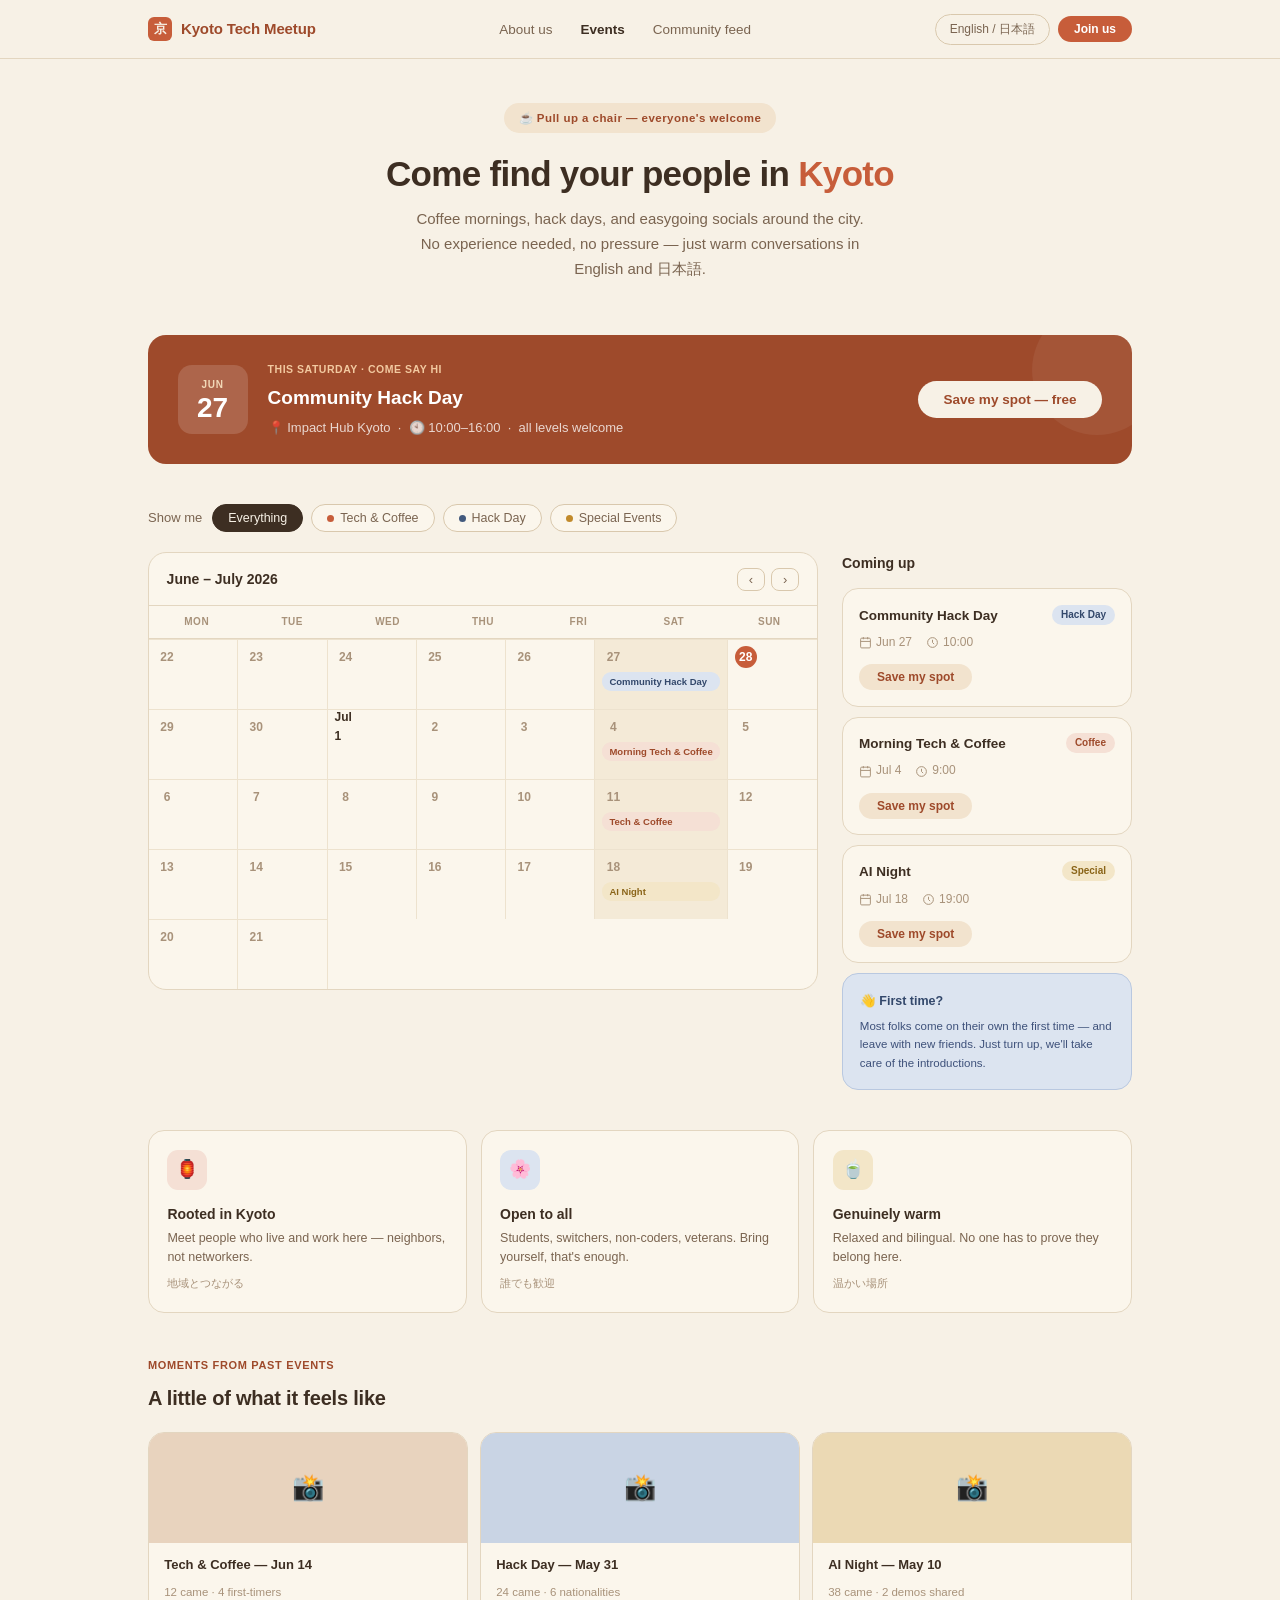
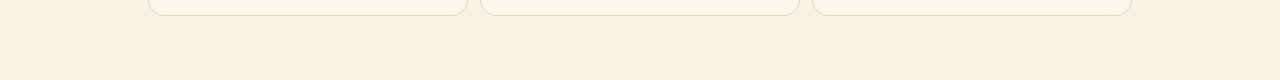
==== demos/demo_4/index.html @ 106ed4a8 "demo 4" ====
<!DOCTYPE html>
<html lang="en">
<head>
  <meta charset="UTF-8" />
  <meta name="viewport" content="width=device-width, initial-scale=1.0" />
  <title>Events — Kyoto Tech Meetup</title>
  <style>
    *, *::before, *::after { box-sizing: border-box; margin: 0; padding: 0; }

    :root {
      /* Kyoto warmth palette */
      --paper: #F7F1E6;        /* washi cream page bg */
      --paper-card: #FBF6EC;   /* lighter card surface */
      --paper-warm: #F2E3CE;   /* warm tint */
      --persimmon: #C75D3A;    /* kakishibu accent */
      --persimmon-deep: #9E4A2B;
      --indigo: #42597D;       /* noren indigo */
      --indigo-deep: #33486B;
      --gold: #C18A2B;
      --brown: #3D2E22;        /* warm near-black text */
      --brown-soft: #7A6450;   /* secondary text */
      --brown-muted: #A8927A;  /* muted text */
      --line: #E3D6C0;         /* warm border */
      --line-soft: #EDE2CE;

      --coffee-bg: #F5E0D5; --coffee-text: #9E4A2B;
      --hack-bg: #DCE4F0;   --hack-text: #33486B;
      --special-bg: #F3E6C8;--special-text: #8A6418;

      font-family: -apple-system, BlinkMacSystemFont, "Segoe UI", Helvetica, Arial, sans-serif;
      font-size: 16px;
      line-height: 1.6;
      color: var(--brown);
      background: var(--paper);
    }

    .container { max-width: 1040px; margin: 0 auto; padding: 0 1.75rem; }

    /* ── Nav ── */
    nav {
      position: sticky; top: 0;
      background: rgba(247,241,230,0.92);
      backdrop-filter: blur(10px);
      border-bottom: 1px solid var(--line);
      z-index: 100;
    }
    .nav-inner { display: flex; align-items: center; justify-content: space-between; height: 58px; }
    .nav-logo { font-size: 15px; font-weight: 700; letter-spacing: -0.01em; color: var(--persimmon-deep); display: flex; align-items: center; gap: 9px; text-decoration: none; }
    .hanko { width: 24px; height: 24px; border-radius: 6px; background: var(--persimmon); color: var(--paper); display: flex; align-items: center; justify-content: center; font-size: 13px; font-weight: 700; }
    .nav-links { display: flex; gap: 1.75rem; list-style: none; }
    .nav-links a { font-size: 13.5px; color: var(--brown-soft); text-decoration: none; transition: color .15s; }
    .nav-links a:hover { color: var(--brown); }
    .nav-links a.active { color: var(--brown); font-weight: 600; }
    .nav-right { display: flex; align-items: center; gap: 8px; }
    .btn-ghost {
      font-size: 12px; padding: 6px 14px; border: 1px solid #D9C8AD; border-radius: 20px;
      background: transparent; color: var(--brown-soft); cursor: pointer; transition: background .15s;
    }
    .btn-ghost:hover { background: var(--paper-warm); }
    .btn-join {
      font-size: 12px; font-weight: 600; padding: 6px 16px; border-radius: 20px;
      background: var(--persimmon); color: #FFF; border: none; cursor: pointer; transition: opacity .15s;
    }
    .btn-join:hover { opacity: 0.88; }

    main { padding-bottom: 4rem; }

    /* ── Hero ── */
    .hero { padding: 2.75rem 0 1.5rem; text-align: center; }
    .hero-eyebrow {
      display: inline-flex; align-items: center; gap: 8px;
      font-size: 11.5px; font-weight: 600; letter-spacing: .04em; color: var(--persimmon-deep);
      background: var(--paper-warm); padding: 6px 15px; border-radius: 20px; margin-bottom: 1.2rem;
    }
    .hero h1 { font-size: 35px; font-weight: 700; letter-spacing: -0.02em; line-height: 1.18; max-width: 580px; margin: 0 auto .85rem; }
    .hero h1 em { font-style: normal; color: var(--persimmon); }
    .hero p { font-size: 15px; color: var(--brown-soft); max-width: 460px; margin: 0 auto; line-height: 1.65; }

    /* ── Next event banner ── */
    .next-banner {
      display: flex; align-items: center; justify-content: space-between; gap: 1.5rem;
      background: var(--persimmon-deep); border-radius: 18px; padding: 1.6rem 1.85rem;
      margin: 1.85rem 0 2.5rem; flex-wrap: wrap; position: relative; overflow: hidden;
    }
    .next-banner::after { content: ""; position: absolute; right: -30px; top: -30px; width: 130px; height: 130px; border-radius: 50%; background: rgba(255,255,255,.06); }
    .next-left { display: flex; align-items: center; gap: 1.25rem; position: relative; z-index: 1; }
    .next-date-box { background: rgba(255,255,255,.15); border-radius: 14px; padding: .7rem 1.05rem; text-align: center; min-width: 70px; flex-shrink: 0; }
    .next-month { font-size: 10px; text-transform: uppercase; letter-spacing: .08em; color: #F2D9B8; font-weight: 700; }
    .next-day { font-size: 28px; font-weight: 700; color: #FFF; line-height: 1.1; }
    .next-tag { font-size: 10.5px; font-weight: 700; text-transform: uppercase; letter-spacing: .05em; color: #F2C9A0; margin-bottom: 5px; }
    .next-info h3 { font-size: 19px; font-weight: 700; color: #FFF; margin-bottom: 5px; }
    .next-info p { font-size: 13px; color: rgba(255,255,255,.78); }
    .btn-cream {
      font-size: 13.5px; font-weight: 600; padding: 11px 26px; border-radius: 24px;
      background: var(--paper); color: var(--persimmon-deep); border: none; cursor: pointer;
      white-space: nowrap; position: relative; z-index: 1; transition: opacity .15s;
    }
    .btn-cream:hover { opacity: 0.92; }

    /* ── Filters ── */
    .filters { display: flex; align-items: center; gap: 8px; flex-wrap: wrap; margin-bottom: 1.25rem; }
    .filter-label { font-size: 13px; color: var(--brown-soft); margin-right: 2px; }
    .fbtn {
      font-size: 12.5px; padding: 6px 15px; border-radius: 20px; border: 1px solid #D9C8AD;
      background: var(--paper-card); color: var(--brown-soft); cursor: pointer;
      display: inline-flex; align-items: center; gap: 6px; transition: background .12s;
    }
    .fbtn:hover { background: var(--paper-warm); }
    .fbtn.active { background: var(--brown); color: var(--paper); border-color: var(--brown); }
    .dot { width: 7px; height: 7px; border-radius: 50%; flex-shrink: 0; }
    .d-persimmon { background: var(--persimmon); } .d-indigo { background: var(--indigo); } .d-gold { background: var(--gold); }

    /* ── Grid ── */
    .grid { display: grid; grid-template-columns: 1fr 290px; gap: 1.5rem; margin-bottom: 2.5rem; align-items: start; }

    /* ── Calendar ── */
    .calendar { background: var(--paper-card); border: 1px solid var(--line); border-radius: 18px; overflow: hidden; }
    .cal-head { display: flex; align-items: center; justify-content: space-between; padding: .9rem 1.1rem; border-bottom: 1px solid var(--line); }
    .cal-head-title { font-size: 14px; font-weight: 600; color: var(--brown); }
    .cal-nav { display: flex; gap: 6px; }
    .cal-nav button { background: none; border: 1px solid #D9C8AD; border-radius: 8px; padding: 3px 11px; font-size: 13px; color: var(--brown-soft); cursor: pointer; }
    .cal-nav button:hover { background: var(--paper-warm); }
    .cal-dl { display: grid; grid-template-columns: repeat(7, 1fr); border-bottom: 1px solid var(--line); }
    .cal-dl div { text-align: center; font-size: 10px; font-weight: 600; text-transform: uppercase; letter-spacing: .05em; color: var(--brown-muted); padding: 8px 0; }
    .cal-cells { display: grid; grid-template-columns: repeat(7, 1fr); }
    .cell { border-top: 1px solid var(--line-soft); border-right: 1px solid var(--line-soft); padding: 6px 7px; min-height: 70px; }
    .cell:nth-child(7n) { border-right: none; }
    .cell.ev { background: #F4EAD7; }
    .dnum { font-size: 12px; font-weight: 600; color: var(--brown-muted); margin-bottom: 4px; width: 22px; height: 22px; display: flex; align-items: center; justify-content: center; border-radius: 50%; }
    .dnum.today { background: var(--persimmon); color: #FFF; }
    .dnum.ms { color: var(--brown); }
    .pill { font-size: 9.5px; font-weight: 600; padding: 2px 7px; border-radius: 9px; margin-bottom: 2px; white-space: nowrap; overflow: hidden; text-overflow: ellipsis; display: block; }
    .p-coffee { background: var(--coffee-bg); color: var(--coffee-text); }
    .p-hack { background: var(--hack-bg); color: var(--hack-text); }
    .p-special { background: var(--special-bg); color: var(--special-text); }

    /* ── Sidebar ── */
    .side-title { font-size: 14px; font-weight: 600; margin-bottom: .85rem; color: var(--brown); }
    .ecard { background: var(--paper-card); border: 1px solid var(--line); border-radius: 16px; padding: .95rem 1rem; margin-bottom: 10px; }
    .ecard-top { display: flex; justify-content: space-between; align-items: flex-start; gap: 8px; margin-bottom: 7px; }
    .ecard-name { font-size: 13.5px; font-weight: 600; color: var(--brown); }
    .ebadge { font-size: 10px; font-weight: 600; padding: 2px 9px; border-radius: 10px; flex-shrink: 0; }
    .ecard-meta { display: flex; gap: 14px; font-size: 12px; color: var(--brown-muted); margin-bottom: 11px; }
    .ecard-meta span { display: flex; align-items: center; gap: 4px; }
    .ecard-meta svg { width: 13px; height: 13px; stroke: currentColor; fill: none; stroke-width: 1.8; }
    .card-rsvp { font-size: 12px; font-weight: 600; padding: 6px 18px; border-radius: 20px; background: var(--paper-warm); border: none; color: var(--persimmon-deep); cursor: pointer; transition: opacity .12s; }
    .card-rsvp:hover { opacity: 0.85; }
    .newcomer { background: var(--hack-bg); border: 1px solid #B9C8E0; border-radius: 16px; padding: 1.05rem; margin-top: 4px; }
    .newcomer h4 { font-size: 12.5px; font-weight: 700; color: var(--indigo-deep); margin-bottom: 6px; }
    .newcomer p { font-size: 11.5px; color: #3E517A; line-height: 1.6; }

    /* ── Welcome strip ── */
    .welcome-strip { display: grid; grid-template-columns: repeat(3, 1fr); gap: 14px; margin-bottom: 2.75rem; }
    .wcard { background: var(--paper-card); border: 1px solid var(--line); border-radius: 16px; padding: 1.2rem 1.15rem; }
    .wicon { width: 40px; height: 40px; border-radius: 11px; display: flex; align-items: center; justify-content: center; font-size: 18px; margin-bottom: .8rem; }
    .wi-persimmon { background: #F5E0D5; } .wi-indigo { background: #DCE4F0; } .wi-gold { background: #F3E6C8; }
    .wcard h4 { font-size: 14px; font-weight: 700; margin-bottom: 4px; color: var(--brown); }
    .wcard p { font-size: 12.5px; color: var(--brown-soft); line-height: 1.55; }
    .wcard .jp { font-size: 11px; color: var(--brown-muted); margin-top: 7px; }

    /* ── Highlights ── */
    .section-eyebrow { font-size: 11px; font-weight: 700; letter-spacing: .06em; text-transform: uppercase; color: var(--persimmon-deep); margin-bottom: .5rem; }
    .section-title { font-size: 20px; font-weight: 700; letter-spacing: -0.01em; margin-bottom: 1.1rem; color: var(--brown); }
    .hl-grid { display: grid; grid-template-columns: repeat(3, 1fr); gap: 12px; }
    .hl { background: var(--paper-card); border: 1px solid var(--line); border-radius: 16px; overflow: hidden; transition: border-color .15s; }
    .hl:hover { border-color: #D9C8AD; }
    .hl-photo { height: 110px; display: flex; align-items: center; justify-content: center; font-size: 26px; }
    /* Replace these with real <img> tags */
    .ph1 { background: #E8D3BE; } .ph2 { background: #C9D4E4; } .ph3 { background: #EBD9B4; }
    .hl-info { padding: .75rem .95rem; }
    .hl-info p { font-size: 13px; font-weight: 600; margin-bottom: 2px; color: var(--brown); }
    .hl-info span { font-size: 11.5px; color: var(--brown-muted); }

    @media (max-width: 760px) {
      .hero h1 { font-size: 27px; }
      .grid { grid-template-columns: 1fr; }
      .welcome-strip { grid-template-columns: 1fr; }
      .hl-grid { grid-template-columns: 1fr; }
      .nav-links { display: none; }
      .next-banner { flex-direction: column; align-items: flex-start; }
      .btn-cream { width: 100%; }
    }
  </style>
</head>
<body>

<nav>
  <div class="container nav-inner">
    <a href="#" class="nav-logo"><span class="hanko">京</span> Kyoto Tech Meetup</a>
    <ul class="nav-links">
      <li><a href="#">About us</a></li>
      <li><a href="#" class="active">Events</a></li>
      <li><a href="#">Community feed</a></li>
    </ul>
    <div class="nav-right">
      <button class="btn-ghost">English / 日本語</button>
      <button class="btn-join">Join us</button>
    </div>
  </div>
</nav>

<main>
  <div class="container">

    <!-- Hero -->
    <section class="hero">
      <div class="hero-eyebrow">☕ Pull up a chair — everyone's welcome</div>
      <h1>Come find your people in <em>Kyoto</em></h1>
      <p>Coffee mornings, hack days, and easygoing socials around the city. No experience needed, no pressure — just warm conversations in English and 日本語.</p>
    </section>

    <!-- Next event banner -->
    <div class="next-banner">
      <div class="next-left">
        <div class="next-date-box">
          <div class="next-month">Jun</div>
          <div class="next-day">27</div>
        </div>
        <div class="next-info">
          <div class="next-tag">This Saturday · come say hi</div>
          <h3>Community Hack Day</h3>
          <p>📍 Impact Hub Kyoto &nbsp;·&nbsp; 🕙 10:00–16:00 &nbsp;·&nbsp; all levels welcome</p>
        </div>
      </div>
      <button class="btn-cream">Save my spot — free</button>
    </div>

    <!-- Filters -->
    <div class="filters">
      <span class="filter-label">Show me</span>
      <button class="fbtn active">Everything</button>
      <button class="fbtn"><span class="dot d-persimmon"></span> Tech &amp; Coffee</button>
      <button class="fbtn"><span class="dot d-indigo"></span> Hack Day</button>
      <button class="fbtn"><span class="dot d-gold"></span> Special Events</button>
    </div>

    <!-- Calendar + Sidebar -->
    <div class="grid">
      <div class="calendar">
        <div class="cal-head">
          <span class="cal-head-title">June – July 2026</span>
          <div class="cal-nav"><button>‹</button><button>›</button></div>
        </div>
        <div class="cal-dl"><div>Mon</div><div>Tue</div><div>Wed</div><div>Thu</div><div>Fri</div><div>Sat</div><div>Sun</div></div>
        <div class="cal-cells">
          <div class="cell"><div class="dnum">22</div></div>
          <div class="cell"><div class="dnum">23</div></div>
          <div class="cell"><div class="dnum">24</div></div>
          <div class="cell"><div class="dnum">25</div></div>
          <div class="cell"><div class="dnum">26</div></div>
          <div class="cell ev"><div class="dnum">27</div><span class="pill p-hack">Community Hack Day</span></div>
          <div class="cell"><div class="dnum today">28</div></div>
          <div class="cell"><div class="dnum">29</div></div>
          <div class="cell"><div class="dnum">30</div></div>
          <div class="cell"><div class="dnum ms">Jul 1</div></div>
          <div class="cell"><div class="dnum">2</div></div>
          <div class="cell"><div class="dnum">3</div></div>
          <div class="cell ev"><div class="dnum">4</div><span class="pill p-coffee">Morning Tech &amp; Coffee</span></div>
          <div class="cell"><div class="dnum">5</div></div>
          <div class="cell"><div class="dnum">6</div></div>
          <div class="cell"><div class="dnum">7</div></div>
          <div class="cell"><div class="dnum">8</div></div>
          <div class="cell"><div class="dnum">9</div></div>
          <div class="cell"><div class="dnum">10</div></div>
          <div class="cell ev"><div class="dnum">11</div><span class="pill p-coffee">Tech &amp; Coffee</span></div>
          <div class="cell"><div class="dnum">12</div></div>
          <div class="cell"><div class="dnum">13</div></div>
          <div class="cell"><div class="dnum">14</div></div>
          <div class="cell"><div class="dnum">15</div></div>
          <div class="cell"><div class="dnum">16</div></div>
          <div class="cell"><div class="dnum">17</div></div>
          <div class="cell ev"><div class="dnum">18</div><span class="pill p-special">AI Night</span></div>
          <div class="cell"><div class="dnum">19</div></div>
          <div class="cell"><div class="dnum">20</div></div>
          <div class="cell"><div class="dnum">21</div></div>
        </div>
      </div>

      <div class="sidebar">
        <div class="side-title">Coming up</div>

        <div class="ecard">
          <div class="ecard-top"><div class="ecard-name">Community Hack Day</div><span class="ebadge p-hack">Hack Day</span></div>
          <div class="ecard-meta">
            <span><svg viewBox="0 0 24 24"><rect x="3" y="4" width="18" height="18" rx="2"/><line x1="16" y1="2" x2="16" y2="6"/><line x1="8" y1="2" x2="8" y2="6"/><line x1="3" y1="10" x2="21" y2="10"/></svg> Jun 27</span>
            <span><svg viewBox="0 0 24 24"><circle cx="12" cy="12" r="9"/><polyline points="12 7 12 12 15 15"/></svg> 10:00</span>
          </div>
          <button class="card-rsvp">Save my spot</button>
        </div>

        <div class="ecard">
          <div class="ecard-top"><div class="ecard-name">Morning Tech &amp; Coffee</div><span class="ebadge p-coffee">Coffee</span></div>
          <div class="ecard-meta">
            <span><svg viewBox="0 0 24 24"><rect x="3" y="4" width="18" height="18" rx="2"/><line x1="16" y1="2" x2="16" y2="6"/><line x1="8" y1="2" x2="8" y2="6"/><line x1="3" y1="10" x2="21" y2="10"/></svg> Jul 4</span>
            <span><svg viewBox="0 0 24 24"><circle cx="12" cy="12" r="9"/><polyline points="12 7 12 12 15 15"/></svg> 9:00</span>
          </div>
          <button class="card-rsvp">Save my spot</button>
        </div>

        <div class="ecard">
          <div class="ecard-top"><div class="ecard-name">AI Night</div><span class="ebadge p-special">Special</span></div>
          <div class="ecard-meta">
            <span><svg viewBox="0 0 24 24"><rect x="3" y="4" width="18" height="18" rx="2"/><line x1="16" y1="2" x2="16" y2="6"/><line x1="8" y1="2" x2="8" y2="6"/><line x1="3" y1="10" x2="21" y2="10"/></svg> Jul 18</span>
            <span><svg viewBox="0 0 24 24"><circle cx="12" cy="12" r="9"/><polyline points="12 7 12 12 15 15"/></svg> 19:00</span>
          </div>
          <button class="card-rsvp">Save my spot</button>
        </div>

        <div class="newcomer">
          <h4>👋 First time?</h4>
          <p>Most folks come on their own the first time — and leave with new friends. Just turn up, we'll take care of the introductions.</p>
        </div>
      </div>
    </div>

    <!-- Welcome strip -->
    <div class="welcome-strip">
      <div class="wcard">
        <div class="wicon wi-persimmon">🏮</div>
        <h4>Rooted in Kyoto</h4>
        <p>Meet people who live and work here — neighbors, not networkers.</p>
        <div class="jp">地域とつながる</div>
      </div>
      <div class="wcard">
        <div class="wicon wi-indigo">🌸</div>
        <h4>Open to all</h4>
        <p>Students, switchers, non-coders, veterans. Bring yourself, that's enough.</p>
        <div class="jp">誰でも歓迎</div>
      </div>
      <div class="wcard">
        <div class="wicon wi-gold">🍵</div>
        <h4>Genuinely warm</h4>
        <p>Relaxed and bilingual. No one has to prove they belong here.</p>
        <div class="jp">温かい場所</div>
      </div>
    </div>

    <!-- Highlights -->
    <section>
      <div class="section-eyebrow">Moments from past events</div>
      <div class="section-title">A little of what it feels like</div>
      <div class="hl-grid">
        <div class="hl">
          <!-- Replace with: <img src="photo.jpg" alt="Tech & Coffee — June 14" style="width:100%;height:110px;object-fit:cover;"> -->
          <div class="hl-photo ph1">📸</div>
          <div class="hl-info"><p>Tech &amp; Coffee — Jun 14</p><span>12 came · 4 first-timers</span></div>
        </div>
        <div class="hl">
          <div class="hl-photo ph2">📸</div>
          <div class="hl-info"><p>Hack Day — May 31</p><span>24 came · 6 nationalities</span></div>
        </div>
        <div class="hl">
          <div class="hl-photo ph3">📸</div>
          <div class="hl-info"><p>AI Night — May 10</p><span>38 came · 2 demos shared</span></div>
        </div>
      </div>
    </section>

  </div>
</body>
</html>
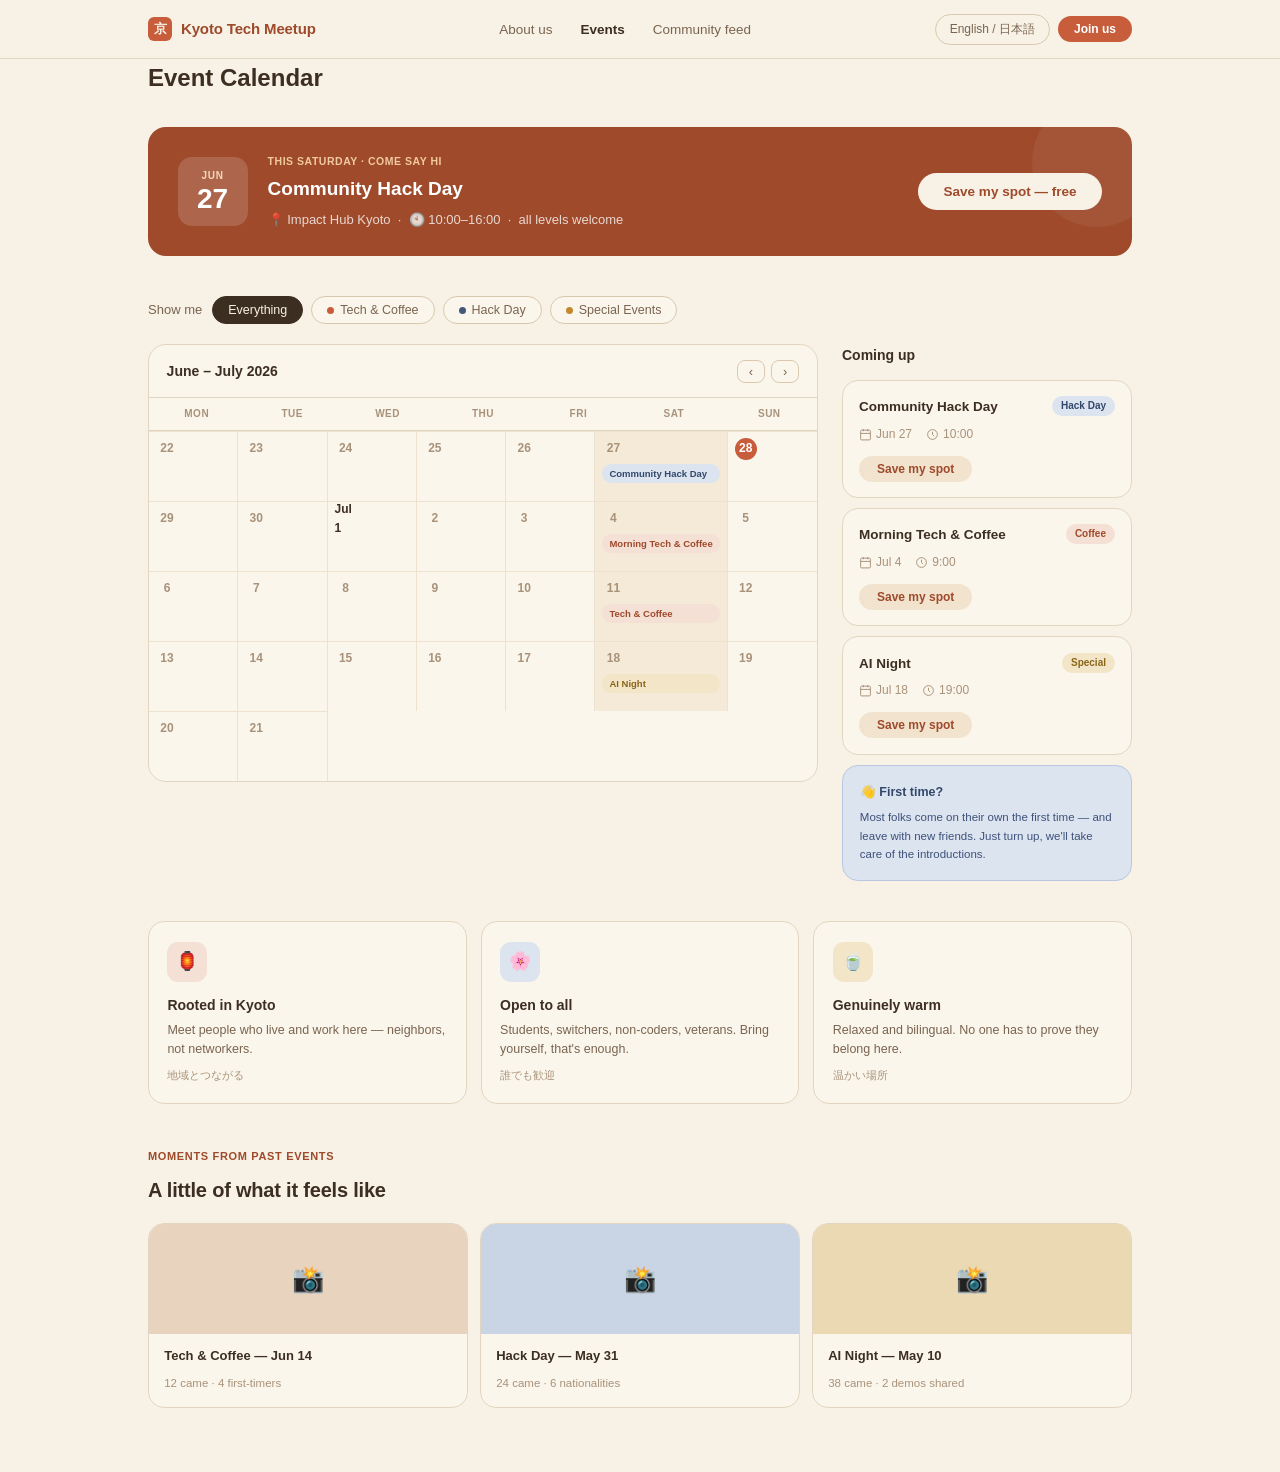
==== commit cce1548e: "refactoring" ====
--- a/demos/demo_4/index.html
+++ b/demos/demo_4/index.html
@@ -4,182 +4,9 @@
   <meta charset="UTF-8" />
   <meta name="viewport" content="width=device-width, initial-scale=1.0" />
   <title>Events — Kyoto Tech Meetup</title>
+  <link rel="stylesheet" href="styles.css">
   <style>
-    *, *::before, *::after { box-sizing: border-box; margin: 0; padding: 0; }
-
-    :root {
-      /* Kyoto warmth palette */
-      --paper: #F7F1E6;        /* washi cream page bg */
-      --paper-card: #FBF6EC;   /* lighter card surface */
-      --paper-warm: #F2E3CE;   /* warm tint */
-      --persimmon: #C75D3A;    /* kakishibu accent */
-      --persimmon-deep: #9E4A2B;
-      --indigo: #42597D;       /* noren indigo */
-      --indigo-deep: #33486B;
-      --gold: #C18A2B;
-      --brown: #3D2E22;        /* warm near-black text */
-      --brown-soft: #7A6450;   /* secondary text */
-      --brown-muted: #A8927A;  /* muted text */
-      --line: #E3D6C0;         /* warm border */
-      --line-soft: #EDE2CE;
-
-      --coffee-bg: #F5E0D5; --coffee-text: #9E4A2B;
-      --hack-bg: #DCE4F0;   --hack-text: #33486B;
-      --special-bg: #F3E6C8;--special-text: #8A6418;
-
-      font-family: -apple-system, BlinkMacSystemFont, "Segoe UI", Helvetica, Arial, sans-serif;
-      font-size: 16px;
-      line-height: 1.6;
-      color: var(--brown);
-      background: var(--paper);
-    }
-
-    .container { max-width: 1040px; margin: 0 auto; padding: 0 1.75rem; }
-
-    /* ── Nav ── */
-    nav {
-      position: sticky; top: 0;
-      background: rgba(247,241,230,0.92);
-      backdrop-filter: blur(10px);
-      border-bottom: 1px solid var(--line);
-      z-index: 100;
-    }
-    .nav-inner { display: flex; align-items: center; justify-content: space-between; height: 58px; }
-    .nav-logo { font-size: 15px; font-weight: 700; letter-spacing: -0.01em; color: var(--persimmon-deep); display: flex; align-items: center; gap: 9px; text-decoration: none; }
-    .hanko { width: 24px; height: 24px; border-radius: 6px; background: var(--persimmon); color: var(--paper); display: flex; align-items: center; justify-content: center; font-size: 13px; font-weight: 700; }
-    .nav-links { display: flex; gap: 1.75rem; list-style: none; }
-    .nav-links a { font-size: 13.5px; color: var(--brown-soft); text-decoration: none; transition: color .15s; }
-    .nav-links a:hover { color: var(--brown); }
-    .nav-links a.active { color: var(--brown); font-weight: 600; }
-    .nav-right { display: flex; align-items: center; gap: 8px; }
-    .btn-ghost {
-      font-size: 12px; padding: 6px 14px; border: 1px solid #D9C8AD; border-radius: 20px;
-      background: transparent; color: var(--brown-soft); cursor: pointer; transition: background .15s;
-    }
-    .btn-ghost:hover { background: var(--paper-warm); }
-    .btn-join {
-      font-size: 12px; font-weight: 600; padding: 6px 16px; border-radius: 20px;
-      background: var(--persimmon); color: #FFF; border: none; cursor: pointer; transition: opacity .15s;
-    }
-    .btn-join:hover { opacity: 0.88; }
-
-    main { padding-bottom: 4rem; }
-
-    /* ── Hero ── */
-    .hero { padding: 2.75rem 0 1.5rem; text-align: center; }
-    .hero-eyebrow {
-      display: inline-flex; align-items: center; gap: 8px;
-      font-size: 11.5px; font-weight: 600; letter-spacing: .04em; color: var(--persimmon-deep);
-      background: var(--paper-warm); padding: 6px 15px; border-radius: 20px; margin-bottom: 1.2rem;
-    }
-    .hero h1 { font-size: 35px; font-weight: 700; letter-spacing: -0.02em; line-height: 1.18; max-width: 580px; margin: 0 auto .85rem; }
-    .hero h1 em { font-style: normal; color: var(--persimmon); }
-    .hero p { font-size: 15px; color: var(--brown-soft); max-width: 460px; margin: 0 auto; line-height: 1.65; }
-
-    /* ── Next event banner ── */
-    .next-banner {
-      display: flex; align-items: center; justify-content: space-between; gap: 1.5rem;
-      background: var(--persimmon-deep); border-radius: 18px; padding: 1.6rem 1.85rem;
-      margin: 1.85rem 0 2.5rem; flex-wrap: wrap; position: relative; overflow: hidden;
-    }
-    .next-banner::after { content: ""; position: absolute; right: -30px; top: -30px; width: 130px; height: 130px; border-radius: 50%; background: rgba(255,255,255,.06); }
-    .next-left { display: flex; align-items: center; gap: 1.25rem; position: relative; z-index: 1; }
-    .next-date-box { background: rgba(255,255,255,.15); border-radius: 14px; padding: .7rem 1.05rem; text-align: center; min-width: 70px; flex-shrink: 0; }
-    .next-month { font-size: 10px; text-transform: uppercase; letter-spacing: .08em; color: #F2D9B8; font-weight: 700; }
-    .next-day { font-size: 28px; font-weight: 700; color: #FFF; line-height: 1.1; }
-    .next-tag { font-size: 10.5px; font-weight: 700; text-transform: uppercase; letter-spacing: .05em; color: #F2C9A0; margin-bottom: 5px; }
-    .next-info h3 { font-size: 19px; font-weight: 700; color: #FFF; margin-bottom: 5px; }
-    .next-info p { font-size: 13px; color: rgba(255,255,255,.78); }
-    .btn-cream {
-      font-size: 13.5px; font-weight: 600; padding: 11px 26px; border-radius: 24px;
-      background: var(--paper); color: var(--persimmon-deep); border: none; cursor: pointer;
-      white-space: nowrap; position: relative; z-index: 1; transition: opacity .15s;
-    }
-    .btn-cream:hover { opacity: 0.92; }
-
-    /* ── Filters ── */
-    .filters { display: flex; align-items: center; gap: 8px; flex-wrap: wrap; margin-bottom: 1.25rem; }
-    .filter-label { font-size: 13px; color: var(--brown-soft); margin-right: 2px; }
-    .fbtn {
-      font-size: 12.5px; padding: 6px 15px; border-radius: 20px; border: 1px solid #D9C8AD;
-      background: var(--paper-card); color: var(--brown-soft); cursor: pointer;
-      display: inline-flex; align-items: center; gap: 6px; transition: background .12s;
-    }
-    .fbtn:hover { background: var(--paper-warm); }
-    .fbtn.active { background: var(--brown); color: var(--paper); border-color: var(--brown); }
-    .dot { width: 7px; height: 7px; border-radius: 50%; flex-shrink: 0; }
-    .d-persimmon { background: var(--persimmon); } .d-indigo { background: var(--indigo); } .d-gold { background: var(--gold); }
-
-    /* ── Grid ── */
-    .grid { display: grid; grid-template-columns: 1fr 290px; gap: 1.5rem; margin-bottom: 2.5rem; align-items: start; }
-
-    /* ── Calendar ── */
-    .calendar { background: var(--paper-card); border: 1px solid var(--line); border-radius: 18px; overflow: hidden; }
-    .cal-head { display: flex; align-items: center; justify-content: space-between; padding: .9rem 1.1rem; border-bottom: 1px solid var(--line); }
-    .cal-head-title { font-size: 14px; font-weight: 600; color: var(--brown); }
-    .cal-nav { display: flex; gap: 6px; }
-    .cal-nav button { background: none; border: 1px solid #D9C8AD; border-radius: 8px; padding: 3px 11px; font-size: 13px; color: var(--brown-soft); cursor: pointer; }
-    .cal-nav button:hover { background: var(--paper-warm); }
-    .cal-dl { display: grid; grid-template-columns: repeat(7, 1fr); border-bottom: 1px solid var(--line); }
-    .cal-dl div { text-align: center; font-size: 10px; font-weight: 600; text-transform: uppercase; letter-spacing: .05em; color: var(--brown-muted); padding: 8px 0; }
-    .cal-cells { display: grid; grid-template-columns: repeat(7, 1fr); }
-    .cell { border-top: 1px solid var(--line-soft); border-right: 1px solid var(--line-soft); padding: 6px 7px; min-height: 70px; }
-    .cell:nth-child(7n) { border-right: none; }
-    .cell.ev { background: #F4EAD7; }
-    .dnum { font-size: 12px; font-weight: 600; color: var(--brown-muted); margin-bottom: 4px; width: 22px; height: 22px; display: flex; align-items: center; justify-content: center; border-radius: 50%; }
-    .dnum.today { background: var(--persimmon); color: #FFF; }
-    .dnum.ms { color: var(--brown); }
-    .pill { font-size: 9.5px; font-weight: 600; padding: 2px 7px; border-radius: 9px; margin-bottom: 2px; white-space: nowrap; overflow: hidden; text-overflow: ellipsis; display: block; }
-    .p-coffee { background: var(--coffee-bg); color: var(--coffee-text); }
-    .p-hack { background: var(--hack-bg); color: var(--hack-text); }
-    .p-special { background: var(--special-bg); color: var(--special-text); }
-
-    /* ── Sidebar ── */
-    .side-title { font-size: 14px; font-weight: 600; margin-bottom: .85rem; color: var(--brown); }
-    .ecard { background: var(--paper-card); border: 1px solid var(--line); border-radius: 16px; padding: .95rem 1rem; margin-bottom: 10px; }
-    .ecard-top { display: flex; justify-content: space-between; align-items: flex-start; gap: 8px; margin-bottom: 7px; }
-    .ecard-name { font-size: 13.5px; font-weight: 600; color: var(--brown); }
-    .ebadge { font-size: 10px; font-weight: 600; padding: 2px 9px; border-radius: 10px; flex-shrink: 0; }
-    .ecard-meta { display: flex; gap: 14px; font-size: 12px; color: var(--brown-muted); margin-bottom: 11px; }
-    .ecard-meta span { display: flex; align-items: center; gap: 4px; }
-    .ecard-meta svg { width: 13px; height: 13px; stroke: currentColor; fill: none; stroke-width: 1.8; }
-    .card-rsvp { font-size: 12px; font-weight: 600; padding: 6px 18px; border-radius: 20px; background: var(--paper-warm); border: none; color: var(--persimmon-deep); cursor: pointer; transition: opacity .12s; }
-    .card-rsvp:hover { opacity: 0.85; }
-    .newcomer { background: var(--hack-bg); border: 1px solid #B9C8E0; border-radius: 16px; padding: 1.05rem; margin-top: 4px; }
-    .newcomer h4 { font-size: 12.5px; font-weight: 700; color: var(--indigo-deep); margin-bottom: 6px; }
-    .newcomer p { font-size: 11.5px; color: #3E517A; line-height: 1.6; }
-
-    /* ── Welcome strip ── */
-    .welcome-strip { display: grid; grid-template-columns: repeat(3, 1fr); gap: 14px; margin-bottom: 2.75rem; }
-    .wcard { background: var(--paper-card); border: 1px solid var(--line); border-radius: 16px; padding: 1.2rem 1.15rem; }
-    .wicon { width: 40px; height: 40px; border-radius: 11px; display: flex; align-items: center; justify-content: center; font-size: 18px; margin-bottom: .8rem; }
-    .wi-persimmon { background: #F5E0D5; } .wi-indigo { background: #DCE4F0; } .wi-gold { background: #F3E6C8; }
-    .wcard h4 { font-size: 14px; font-weight: 700; margin-bottom: 4px; color: var(--brown); }
-    .wcard p { font-size: 12.5px; color: var(--brown-soft); line-height: 1.55; }
-    .wcard .jp { font-size: 11px; color: var(--brown-muted); margin-top: 7px; }
-
-    /* ── Highlights ── */
-    .section-eyebrow { font-size: 11px; font-weight: 700; letter-spacing: .06em; text-transform: uppercase; color: var(--persimmon-deep); margin-bottom: .5rem; }
-    .section-title { font-size: 20px; font-weight: 700; letter-spacing: -0.01em; margin-bottom: 1.1rem; color: var(--brown); }
-    .hl-grid { display: grid; grid-template-columns: repeat(3, 1fr); gap: 12px; }
-    .hl { background: var(--paper-card); border: 1px solid var(--line); border-radius: 16px; overflow: hidden; transition: border-color .15s; }
-    .hl:hover { border-color: #D9C8AD; }
-    .hl-photo { height: 110px; display: flex; align-items: center; justify-content: center; font-size: 26px; }
-    /* Replace these with real <img> tags */
-    .ph1 { background: #E8D3BE; } .ph2 { background: #C9D4E4; } .ph3 { background: #EBD9B4; }
-    .hl-info { padding: .75rem .95rem; }
-    .hl-info p { font-size: 13px; font-weight: 600; margin-bottom: 2px; color: var(--brown); }
-    .hl-info span { font-size: 11.5px; color: var(--brown-muted); }
-
-    @media (max-width: 760px) {
-      .hero h1 { font-size: 27px; }
-      .grid { grid-template-columns: 1fr; }
-      .welcome-strip { grid-template-columns: 1fr; }
-      .hl-grid { grid-template-columns: 1fr; }
-      .nav-links { display: none; }
-      .next-banner { flex-direction: column; align-items: flex-start; }
-      .btn-cream { width: 100%; }
-    }
+    
   </style>
 </head>
 <body>
@@ -203,12 +30,12 @@
   <div class="container">
 
     <!-- Hero -->
-    <section class="hero">
+    <!-- <section class="hero">
       <div class="hero-eyebrow">☕ Pull up a chair — everyone's welcome</div>
       <h1>Come find your people in <em>Kyoto</em></h1>
       <p>Coffee mornings, hack days, and easygoing socials around the city. No experience needed, no pressure — just warm conversations in English and 日本語.</p>
-    </section>
-
+    </section> -->
+    <h2> Event Calendar</h2>
     <!-- Next event banner -->
     <div class="next-banner">
       <div class="next-left">
@@ -226,13 +53,13 @@
     </div>
 
     <!-- Filters -->
-    <div class="filters">
+    <filter-nav class="filters">
       <span class="filter-label">Show me</span>
       <button class="fbtn active">Everything</button>
       <button class="fbtn"><span class="dot d-persimmon"></span> Tech &amp; Coffee</button>
       <button class="fbtn"><span class="dot d-indigo"></span> Hack Day</button>
       <button class="fbtn"><span class="dot d-gold"></span> Special Events</button>
-    </div>
+    </filter-nav>
 
     <!-- Calendar + Sidebar -->
     <div class="grid">
--- a/demos/demo_4/styles.css
+++ b/demos/demo_4/styles.css
@@ -0,0 +1,175 @@
+*, *::before, *::after { box-sizing: border-box; margin: 0; padding: 0; }
+
+    :root {
+      /* Kyoto warmth palette */
+      --paper: #F7F1E6;        /* washi cream page bg */
+      --paper-card: #FBF6EC;   /* lighter card surface */
+      --paper-warm: #F2E3CE;   /* warm tint */
+      --persimmon: #C75D3A;    /* kakishibu accent */
+      --persimmon-deep: #9E4A2B;
+      --indigo: #42597D;       /* noren indigo */
+      --indigo-deep: #33486B;
+      --gold: #C18A2B;
+      --brown: #3D2E22;        /* warm near-black text */
+      --brown-soft: #7A6450;   /* secondary text */
+      --brown-muted: #A8927A;  /* muted text */
+      --line: #E3D6C0;         /* warm border */
+      --line-soft: #EDE2CE;
+
+      --coffee-bg: #F5E0D5; --coffee-text: #9E4A2B;
+      --hack-bg: #DCE4F0;   --hack-text: #33486B;
+      --special-bg: #F3E6C8;--special-text: #8A6418;
+
+      font-family: -apple-system, BlinkMacSystemFont, "Segoe UI", Helvetica, Arial, sans-serif;
+      font-size: 16px;
+      line-height: 1.6;
+      color: var(--brown);
+      background: var(--paper);
+    }
+
+    .container { max-width: 1040px; margin: 0 auto; padding: 0 1.75rem; }
+
+    /* ── Nav ── */
+    nav {
+      position: sticky; top: 0;
+      background: rgba(247,241,230,0.92);
+      backdrop-filter: blur(10px);
+      border-bottom: 1px solid var(--line);
+      z-index: 100;
+    }
+    .nav-inner { display: flex; align-items: center; justify-content: space-between; height: 58px; }
+    .nav-logo { font-size: 15px; font-weight: 700; letter-spacing: -0.01em; color: var(--persimmon-deep); display: flex; align-items: center; gap: 9px; text-decoration: none; }
+    .hanko { width: 24px; height: 24px; border-radius: 6px; background: var(--persimmon); color: var(--paper); display: flex; align-items: center; justify-content: center; font-size: 13px; font-weight: 700; }
+    .nav-links { display: flex; gap: 1.75rem; list-style: none; }
+    .nav-links a { font-size: 13.5px; color: var(--brown-soft); text-decoration: none; transition: color .15s; }
+    .nav-links a:hover { color: var(--brown); }
+    .nav-links a.active { color: var(--brown); font-weight: 600; }
+    .nav-right { display: flex; align-items: center; gap: 8px; }
+    .btn-ghost {
+      font-size: 12px; padding: 6px 14px; border: 1px solid #D9C8AD; border-radius: 20px;
+      background: transparent; color: var(--brown-soft); cursor: pointer; transition: background .15s;
+    }
+    .btn-ghost:hover { background: var(--paper-warm); }
+    .btn-join {
+      font-size: 12px; font-weight: 600; padding: 6px 16px; border-radius: 20px;
+      background: var(--persimmon); color: #FFF; border: none; cursor: pointer; transition: opacity .15s;
+    }
+    .btn-join:hover { opacity: 0.88; }
+
+    main { padding-bottom: 4rem; }
+
+    /* ── Hero ── */
+    .hero { padding: 2.75rem 0 1.5rem; text-align: center; }
+    .hero-eyebrow {
+      display: inline-flex; align-items: center; gap: 8px;
+      font-size: 11.5px; font-weight: 600; letter-spacing: .04em; color: var(--persimmon-deep);
+      background: var(--paper-warm); padding: 6px 15px; border-radius: 20px; margin-bottom: 1.2rem;
+    }
+    .hero h1 { font-size: 35px; font-weight: 700; letter-spacing: -0.02em; line-height: 1.18; max-width: 580px; margin: 0 auto .85rem; }
+    .hero h1 em { font-style: normal; color: var(--persimmon); }
+    .hero p { font-size: 15px; color: var(--brown-soft); max-width: 460px; margin: 0 auto; line-height: 1.65; }
+
+    /* ── Next event banner ── */
+    .next-banner {
+      display: flex; align-items: center; justify-content: space-between; gap: 1.5rem;
+      background: var(--persimmon-deep); border-radius: 18px; padding: 1.6rem 1.85rem;
+      margin: 1.85rem 0 2.5rem; flex-wrap: wrap; position: relative; overflow: hidden;
+    }
+    .next-banner::after { content: ""; position: absolute; right: -30px; top: -30px; width: 130px; height: 130px; border-radius: 50%; background: rgba(255,255,255,.06); }
+    .next-left { display: flex; align-items: center; gap: 1.25rem; position: relative; z-index: 1; }
+    .next-date-box { background: rgba(255,255,255,.15); border-radius: 14px; padding: .7rem 1.05rem; text-align: center; min-width: 70px; flex-shrink: 0; }
+    .next-month { font-size: 10px; text-transform: uppercase; letter-spacing: .08em; color: #F2D9B8; font-weight: 700; }
+    .next-day { font-size: 28px; font-weight: 700; color: #FFF; line-height: 1.1; }
+    .next-tag { font-size: 10.5px; font-weight: 700; text-transform: uppercase; letter-spacing: .05em; color: #F2C9A0; margin-bottom: 5px; }
+    .next-info h3 { font-size: 19px; font-weight: 700; color: #FFF; margin-bottom: 5px; }
+    .next-info p { font-size: 13px; color: rgba(255,255,255,.78); }
+    .btn-cream {
+      font-size: 13.5px; font-weight: 600; padding: 11px 26px; border-radius: 24px;
+      background: var(--paper); color: var(--persimmon-deep); border: none; cursor: pointer;
+      white-space: nowrap; position: relative; z-index: 1; transition: opacity .15s;
+    }
+    .btn-cream:hover { opacity: 0.92; }
+
+    /* ── Filters ── */
+    .filters { display: flex; align-items: center; gap: 8px; flex-wrap: wrap; margin-bottom: 1.25rem; }
+    .filter-label { font-size: 13px; color: var(--brown-soft); margin-right: 2px; }
+    .fbtn {
+      font-size: 12.5px; padding: 6px 15px; border-radius: 20px; border: 1px solid #D9C8AD;
+      background: var(--paper-card); color: var(--brown-soft); cursor: pointer;
+      display: inline-flex; align-items: center; gap: 6px; transition: background .12s;
+    }
+    .fbtn:hover { background: var(--paper-warm); }
+    .fbtn.active { background: var(--brown); color: var(--paper); border-color: var(--brown); }
+    .dot { width: 7px; height: 7px; border-radius: 50%; flex-shrink: 0; }
+    .d-persimmon { background: var(--persimmon); } .d-indigo { background: var(--indigo); } .d-gold { background: var(--gold); }
+
+    /* ── Grid ── */
+    .grid { display: grid; grid-template-columns: 1fr 290px; gap: 1.5rem; margin-bottom: 2.5rem; align-items: start; }
+
+    /* ── Calendar ── */
+    .calendar { background: var(--paper-card); border: 1px solid var(--line); border-radius: 18px; overflow: hidden; }
+    .cal-head { display: flex; align-items: center; justify-content: space-between; padding: .9rem 1.1rem; border-bottom: 1px solid var(--line); }
+    .cal-head-title { font-size: 14px; font-weight: 600; color: var(--brown); }
+    .cal-nav { display: flex; gap: 6px; }
+    .cal-nav button { background: none; border: 1px solid #D9C8AD; border-radius: 8px; padding: 3px 11px; font-size: 13px; color: var(--brown-soft); cursor: pointer; }
+    .cal-nav button:hover { background: var(--paper-warm); }
+    .cal-dl { display: grid; grid-template-columns: repeat(7, 1fr); border-bottom: 1px solid var(--line); }
+    .cal-dl div { text-align: center; font-size: 10px; font-weight: 600; text-transform: uppercase; letter-spacing: .05em; color: var(--brown-muted); padding: 8px 0; }
+    .cal-cells { display: grid; grid-template-columns: repeat(7, 1fr); }
+    .cell { border-top: 1px solid var(--line-soft); border-right: 1px solid var(--line-soft); padding: 6px 7px; min-height: 70px; }
+    .cell:nth-child(7n) { border-right: none; }
+    .cell.ev { background: #F4EAD7; }
+    .dnum { font-size: 12px; font-weight: 600; color: var(--brown-muted); margin-bottom: 4px; width: 22px; height: 22px; display: flex; align-items: center; justify-content: center; border-radius: 50%; }
+    .dnum.today { background: var(--persimmon); color: #FFF; }
+    .dnum.ms { color: var(--brown); }
+    .pill { font-size: 9.5px; font-weight: 600; padding: 2px 7px; border-radius: 9px; margin-bottom: 2px; white-space: nowrap; overflow: hidden; text-overflow: ellipsis; display: block; }
+    .p-coffee { background: var(--coffee-bg); color: var(--coffee-text); }
+    .p-hack { background: var(--hack-bg); color: var(--hack-text); }
+    .p-special { background: var(--special-bg); color: var(--special-text); }
+
+    /* ── Sidebar ── */
+    .side-title { font-size: 14px; font-weight: 600; margin-bottom: .85rem; color: var(--brown); }
+    .ecard { background: var(--paper-card); border: 1px solid var(--line); border-radius: 16px; padding: .95rem 1rem; margin-bottom: 10px; }
+    .ecard-top { display: flex; justify-content: space-between; align-items: flex-start; gap: 8px; margin-bottom: 7px; }
+    .ecard-name { font-size: 13.5px; font-weight: 600; color: var(--brown); }
+    .ebadge { font-size: 10px; font-weight: 600; padding: 2px 9px; border-radius: 10px; flex-shrink: 0; }
+    .ecard-meta { display: flex; gap: 14px; font-size: 12px; color: var(--brown-muted); margin-bottom: 11px; }
+    .ecard-meta span { display: flex; align-items: center; gap: 4px; }
+    .ecard-meta svg { width: 13px; height: 13px; stroke: currentColor; fill: none; stroke-width: 1.8; }
+    .card-rsvp { font-size: 12px; font-weight: 600; padding: 6px 18px; border-radius: 20px; background: var(--paper-warm); border: none; color: var(--persimmon-deep); cursor: pointer; transition: opacity .12s; }
+    .card-rsvp:hover { opacity: 0.85; }
+    .newcomer { background: var(--hack-bg); border: 1px solid #B9C8E0; border-radius: 16px; padding: 1.05rem; margin-top: 4px; }
+    .newcomer h4 { font-size: 12.5px; font-weight: 700; color: var(--indigo-deep); margin-bottom: 6px; }
+    .newcomer p { font-size: 11.5px; color: #3E517A; line-height: 1.6; }
+
+    /* ── Welcome strip ── */
+    .welcome-strip { display: grid; grid-template-columns: repeat(3, 1fr); gap: 14px; margin-bottom: 2.75rem; }
+    .wcard { background: var(--paper-card); border: 1px solid var(--line); border-radius: 16px; padding: 1.2rem 1.15rem; }
+    .wicon { width: 40px; height: 40px; border-radius: 11px; display: flex; align-items: center; justify-content: center; font-size: 18px; margin-bottom: .8rem; }
+    .wi-persimmon { background: #F5E0D5; } .wi-indigo { background: #DCE4F0; } .wi-gold { background: #F3E6C8; }
+    .wcard h4 { font-size: 14px; font-weight: 700; margin-bottom: 4px; color: var(--brown); }
+    .wcard p { font-size: 12.5px; color: var(--brown-soft); line-height: 1.55; }
+    .wcard .jp { font-size: 11px; color: var(--brown-muted); margin-top: 7px; }
+
+    /* ── Highlights ── */
+    .section-eyebrow { font-size: 11px; font-weight: 700; letter-spacing: .06em; text-transform: uppercase; color: var(--persimmon-deep); margin-bottom: .5rem; }
+    .section-title { font-size: 20px; font-weight: 700; letter-spacing: -0.01em; margin-bottom: 1.1rem; color: var(--brown); }
+    .hl-grid { display: grid; grid-template-columns: repeat(3, 1fr); gap: 12px; }
+    .hl { background: var(--paper-card); border: 1px solid var(--line); border-radius: 16px; overflow: hidden; transition: border-color .15s; }
+    .hl:hover { border-color: #D9C8AD; }
+    .hl-photo { height: 110px; display: flex; align-items: center; justify-content: center; font-size: 26px; }
+    /* Replace these with real <img> tags */
+    .ph1 { background: #E8D3BE; } .ph2 { background: #C9D4E4; } .ph3 { background: #EBD9B4; }
+    .hl-info { padding: .75rem .95rem; }
+    .hl-info p { font-size: 13px; font-weight: 600; margin-bottom: 2px; color: var(--brown); }
+    .hl-info span { font-size: 11.5px; color: var(--brown-muted); }
+
+    @media (max-width: 760px) {
+      .hero h1 { font-size: 27px; }
+      .grid { grid-template-columns: 1fr; }
+      .welcome-strip { grid-template-columns: 1fr; }
+      .hl-grid { grid-template-columns: 1fr; }
+      .nav-links { display: none; }
+      .next-banner { flex-direction: column; align-items: flex-start; }
+      .btn-cream { width: 100%; }
+    }
